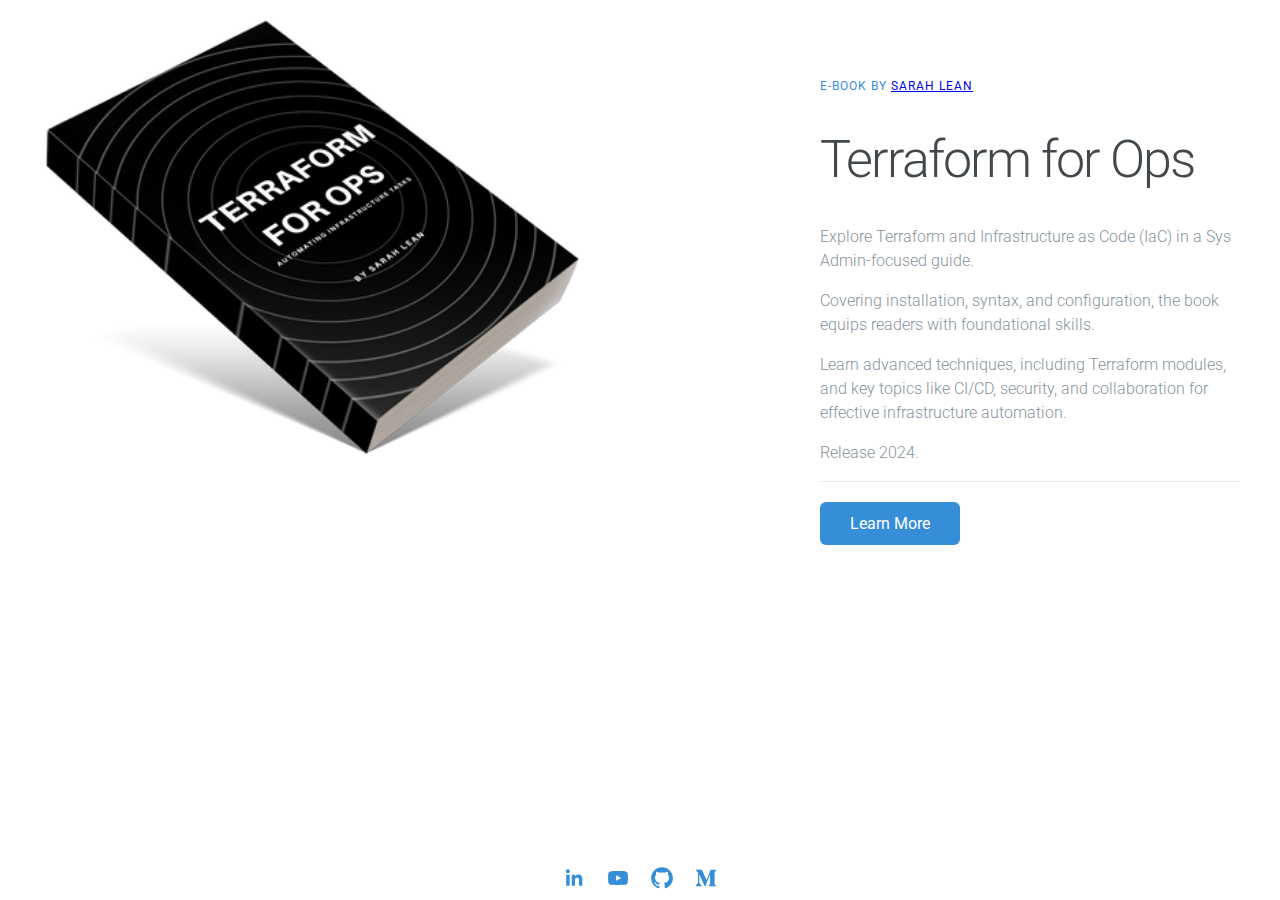
==== index.html @ adfffdef "website files" ====
<!DOCTYPE html>
<html>
  <head>
    <meta name="viewport" content="width=device-width, initial-scale=1">
    <meta name="title" content="Terraform for Ops">
    <meta name="description" content="site description">
    <meta name="keywords" content="Terraform, terraform for ops, terraform for beginners, terraform tutorial, sys admin guide to terraform">
    <meta name="robots" content="index, follow">
    <meta http-equiv="Content-Type" content="text/html; charset=utf-8">
    <meta name="language" content="English">
    <meta name="revisit-after" content="7 days">
    <meta name="author" content="Sarah Lean">
    <title>Terraform for Ops</title>
    <!-- Fonts -->
    <link href="https://fonts.googleapis.com/css?family=Roboto:300,400,500" rel="stylesheet">
    <!-- CSS -->
    <link href="style.css" rel="stylesheet">
    <meta name="robots" content="noindex,follow" />
    <!-- favicon -->
    <link rel="shortcut icon" type="image/x-icon" href="images/favicon.ico" />

  </head>

  <body>
    <main class="container">

      <!-- Left Column / Headphones Image -->
      <div class="left-column">
        <img data-image="Terraform for Ops" class="active" src="images/bookcover.png" alt="">
      </div>


      <!-- Right Column -->
      <div class="right-column">

        <!-- Product Description -->
        <div class="product-description">
          <span>E-book by <a href="https://www.techielass.com"> Sarah Lean</a></span>
          <h1>Terraform for Ops</h1>
          <p>Explore Terraform and Infrastructure as Code (IaC) in a Sys Admin-focused guide. </p>
          <p>Covering installation, syntax, and configuration, the book equips readers with foundational skills.</p>
          <p>Learn advanced techniques, including Terraform modules, and key topics like CI/CD, security, and collaboration for effective infrastructure automation.</p>
          <p>Release 2024. </p>
        </div>



        <!-- Product Pricing -->
        <div class="product-price">
          <a href="https://leanpub.com/terraformforops?utm_campaign=terraformforops&utm_medium=embed&utm_source=leanpub.com" class="cart-btn">Learn More</a>
        </div>
      </div>

      <div class="footer">
<!-- Social Media Icons by NiftyButtons https://niftybuttons.com -->
<div style="display: flex; flex-wrap:wrap; align-items: center; justify-content: center;"><a href="https://www.linkedin.com/in/sazlean/" target="_blank" rel="noopener noreferrer" style="text-decoration:none;border:0;width:30px;height:30px;padding:2px;margin:5px;color:#358ED7;border-radius:35%;background-color:#ffffff;"><svg class="niftybutton-linkedin" style="display:block;fill:currentColor" data-donate="true" data-tag="lin" data-name="LinkedIn" viewBox="0 0 512 512" preserveAspectRatio="xMidYMid meet"><title>LinkedIn social icon</title>
  <path d="M186.4 142.4c0 19-15.3 34.5-34.2 34.5 -18.9 0-34.2-15.4-34.2-34.5 0-19 15.3-34.5 34.2-34.5C171.1 107.9 186.4 123.4 186.4 142.4zM181.4 201.3h-57.8V388.1h57.8V201.3zM273.8 201.3h-55.4V388.1h55.4c0 0 0-69.3 0-98 0-26.3 12.1-41.9 35.2-41.9 21.3 0 31.5 15 31.5 41.9 0 26.9 0 98 0 98h57.5c0 0 0-68.2 0-118.3 0-50-28.3-74.2-68-74.2 -39.6 0-56.3 30.9-56.3 30.9v-25.2H273.8z"></path>
</svg></a><a href="https://www.youtube.com/techielass" target="_blank" rel="noopener noreferrer" style="text-decoration:none;border:0;width:30px;height:30px;padding:2px;margin:5px;color:#358ED7;border-radius:35%;background-color:#ffffff;"><svg class="niftybutton-youtube" style="display:block;fill:currentColor" data-donate="true" data-tag="you" data-name="YouTube" viewBox="0 0 512 512" preserveAspectRatio="xMidYMid meet"><title>YouTube social icon</title>
    <path d="M422.6 193.6c-5.3-45.3-23.3-51.6-59-54 -50.8-3.5-164.3-3.5-215.1 0 -35.7 2.4-53.7 8.7-59 54 -4 33.6-4 91.1 0 124.8 5.3 45.3 23.3 51.6 59 54 50.9 3.5 164.3 3.5 215.1 0 35.7-2.4 53.7-8.7 59-54C426.6 284.8 426.6 227.3 422.6 193.6zM222.2 303.4v-94.6l90.7 47.3L222.2 303.4z"></path>
</svg></a><a href="https://www.github.com/weeyin83" target="_blank" rel="noopener noreferrer" style="text-decoration:none;border:0;width:30px;height:30px;padding:2px;margin:5px;color:#358ED7;border-radius:35%;background-color:#ffffff;"><svg class="niftybutton-github" style="display:block;fill:currentColor" data-donate="true" data-tag="git" data-name="Github" viewBox="0 0 512 512" preserveAspectRatio="xMidYMid meet"><title>Github social icon</title>
    <path d="M256 70.7c-102.6 0-185.9 83.2-185.9 185.9 0 82.1 53.3 151.8 127.1 176.4 9.3 1.7 12.3-4 12.3-8.9V389.4c-51.7 11.3-62.5-21.9-62.5-21.9 -8.4-21.5-20.6-27.2-20.6-27.2 -16.9-11.5 1.3-11.3 1.3-11.3 18.7 1.3 28.5 19.2 28.5 19.2 16.6 28.4 43.5 20.2 54.1 15.4 1.7-12 6.5-20.2 11.8-24.9 -41.3-4.7-84.7-20.6-84.7-91.9 0-20.3 7.3-36.9 19.2-49.9 -1.9-4.7-8.3-23.6 1.8-49.2 0 0 15.6-5 51.1 19.1 14.8-4.1 30.7-6.2 46.5-6.3 15.8 0.1 31.7 2.1 46.6 6.3 35.5-24 51.1-19.1 51.1-19.1 10.1 25.6 3.8 44.5 1.8 49.2 11.9 13 19.1 29.6 19.1 49.9 0 71.4-43.5 87.1-84.9 91.7 6.7 5.8 12.8 17.1 12.8 34.4 0 24.9 0 44.9 0 51 0 4.9 3 10.7 12.4 8.9 73.8-24.6 127-94.3 127-176.4C441.9 153.9 358.6 70.7 256 70.7z"></path>
</svg></a><a href="https://medium.com/@techielass" target="_blank" rel="noopener noreferrer" style="text-decoration:none;border:0;width:30px;height:30px;padding:2px;margin:5px;color:#358ED7;border-radius:35%;background-color:#ffffff;"><svg class="niftybutton-medium" style="display:block;fill:currentColor" data-donate="true" data-tag="med" data-name="Medium" viewBox="0 0 512 512" preserveAspectRatio="xMidYMid meet"><title>Medium social icon</title>
    <path fill-rule="evenodd" d="M119.74 172.58c.45-4.39-1.24-8.72-4.51-11.67l-33.34-40.19v-6h103.57l80.05 175.57 70.38-175.57h98.73v6l-28.52 27.34a8.348 8.348 0 0 0-3.17 8.01V357c-.51 3.04.71 6.12 3.17 7.99l27.85 27.34v6h-140.1v-6l28.86-28.01c2.83-2.83 2.83-3.66 2.83-7.99v-162.4l-80.22 203.75h-10.84l-93.41-203.75v136.56a18.845 18.845 0 0 0 5.17 15.66l37.53 45.52v6.01H77.38v-6.01l37.53-45.52c4.02-4.15 5.81-9.97 4.84-15.66-.01-.01-.01-157.91-.01-157.91z" clip-rule="evenodd"></path>
</svg></a>
</div>
      </div>
    </main>

    <!-- Scripts -->
    <script src="https://cdnjs.cloudflare.com/ajax/libs/jquery/3.1.1/jquery.min.js" charset="utf-8"></script>
    <script src="script.js" charset="utf-8"></script>

    
    
  </body>
</html>
---- style.css ----
/* Basic Styling */
html, body {
  height: 100%;
  width: 100%;
  margin: 0;
  font-family: 'Roboto', sans-serif;
}

.container {
  max-width: 1200px;
  margin: 0 auto;
  padding: 15px;
  display: flex;
}

/* Columns */
.left-column {
  width: 65%;
  position: relative;
}

.right-column {
  width: 35%;
  margin-top: 60px;
}


/* Left Column */
.left-column img {
  width: 70%;
  position: absolute;
  left: 0;
  top: 0;
  opacity: 0;
  transition: all 0.3s ease;
}

.left-column img.active {
  opacity: 1;
}


/* Right Column */

/* Product Description */
.product-description {
  border-bottom: 1px solid #E1E8EE;
  margin-bottom: 20px;
}
.product-description span {
  font-size: 12px;
  color: #358ED7;
  letter-spacing: 1px;
  text-transform: uppercase;
  text-decoration: none;
}
.product-description h1 {
  font-weight: 300;
  font-size: 52px;
  color: #43484D;
  letter-spacing: -2px;
}
.product-description p {
  font-size: 16px;
  font-weight: 300;
  color: #86939E;
  line-height: 24px;
}

/* Product Configuration */
.product-color span,
.cable-config span {
  font-size: 14px;
  font-weight: 400;
  color: #86939E;
  margin-bottom: 20px;
  display: inline-block;
}

/* Product Color */
.product-color {
  margin-bottom: 30px;
}

.color-choose div {
  display: inline-block;
}

.color-choose input[type="radio"] {
  display: none;
}

.color-choose input[type="radio"] + label span {
  display: inline-block;
  width: 40px;
  height: 40px;
  margin: -1px 4px 0 0;
  vertical-align: middle;
  cursor: pointer;
  border-radius: 50%;
}

.color-choose input[type="radio"] + label span {
  border: 2px solid #FFFFFF;
  box-shadow: 0 1px 3px 0 rgba(0,0,0,0.33);
}

.color-choose input[type="radio"]#red + label span {
  background-color: #C91524;
}
.color-choose input[type="radio"]#blue + label span {
  background-color: #314780;
}
.color-choose input[type="radio"]#black + label span {
  background-color: #323232;
}

.color-choose input[type="radio"]:checked + label span {
  background-image: url(images/check-icn.svg);
  background-repeat: no-repeat;
  background-position: center;
}

/* Cable Configuration */
.cable-choose {
  margin-bottom: 20px;
}

.cable-choose button {
  border: 2px solid #E1E8EE;
  border-radius: 6px;
  padding: 13px 20px;
  font-size: 14px;
  color: #5E6977;
  background-color: #fff;
  cursor: pointer;
  transition: all .5s;
}

.cable-choose button:hover,
.cable-choose button:active,
.cable-choose button:focus {
  border: 2px solid #86939E;
  outline: none;
}

.cable-config {
  border-bottom: 1px solid #E1E8EE;
  margin-bottom: 20px;
}

.cable-config a {
  color: #358ED7;
  text-decoration: none;
  font-size: 12px;
  position: relative;
  margin: 10px 0;
  display: inline-block;
}
.cable-config a:before {
  content: "?";
  height: 15px;
  width: 15px;
  border-radius: 50%;
  border: 2px solid rgba(53, 142, 215, 0.5);
  display: inline-block;
  text-align: center;
  line-height: 16px;
  opacity: 0.5;
  margin-right: 5px;
}

/* Product Price */
.product-price {
  display: flex;
  align-items: center;
}

.product-price span {
  font-size: 26px;
  font-weight: 300;
  color: #43474D;
  margin-right: 20px;
}

.cart-btn {
  display: inline-block;
  background-color: #358ED7;
  border-radius: 6px;
  font-size: 16px;
  color: #FFFFFF;
  text-decoration: none;
  padding: 12px 30px;
  transition: all .5s;
}
.cart-btn:hover {
  background-color: #358ED7;
}

/* Responsive */
@media (max-width: 940px) {
  .container {
    flex-direction: column;
    margin-top: 60px;
  }

  .left-column,
  .right-column {
    width: 100%;
  }

  .left-column img {
    width: 200px;
    right: 0;
    top: -65px;
    left: initial;
  }
}

@media (max-width: 535px) {
  .left-column img {
    width: 150px;
    top: -85px;
  }
}

.footer {
  position: fixed;
  left: 0;
  bottom: 0;
  width: 100%;
  background-color: white;
  color: white;
  text-align: center;
}
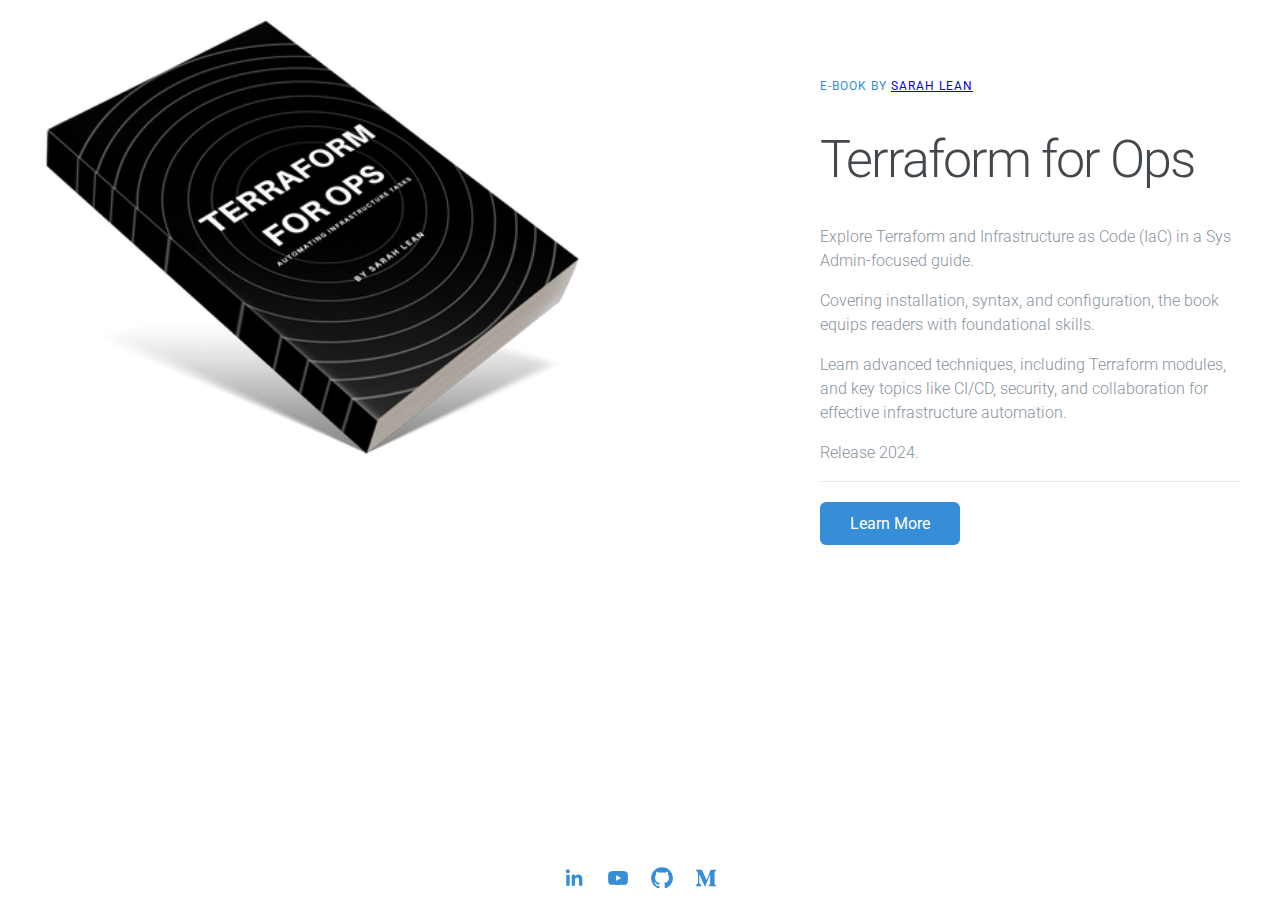
==== commit 56f35111: "add analytics" ====
--- a/index.html
+++ b/index.html
@@ -18,7 +18,8 @@
     <meta name="robots" content="noindex,follow" />
     <!-- favicon -->
     <link rel="shortcut icon" type="image/x-icon" href="images/favicon.ico" />
-
+    <!-- lite analytics-->
+    <script defer async data-host="terraformforops.com" src="https://liteanalytics.com/lite.js"></script>
   </head>
 
   <body>
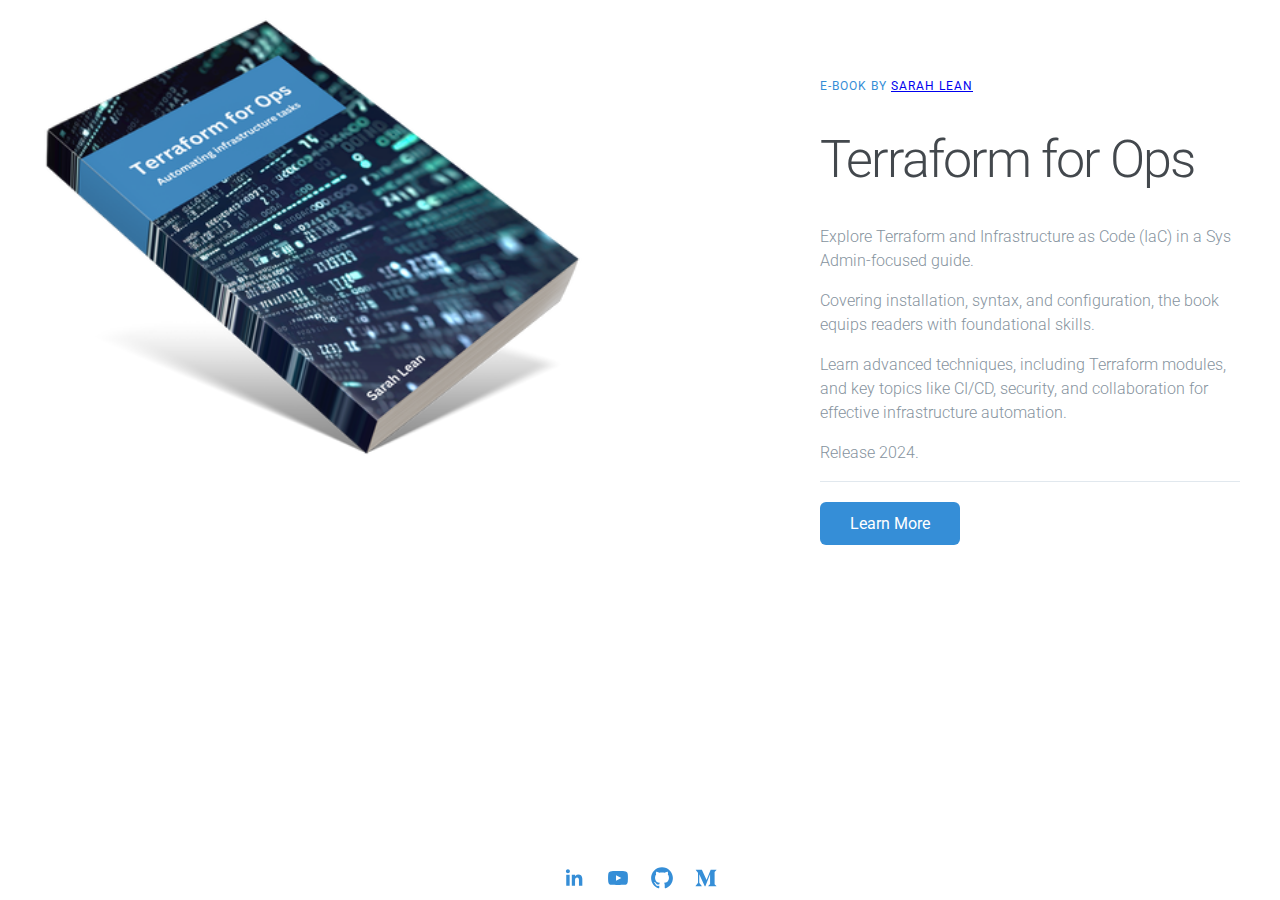
==== commit 366e26ff: "update book cover image" ====
--- a/index.html
+++ b/index.html
@@ -27,7 +27,7 @@
 
       <!-- Left Column / Headphones Image -->
       <div class="left-column">
-        <img data-image="Terraform for Ops" class="active" src="images/bookcover.png" alt="">
+        <img data-image="Terraform for Ops" class="active" src="images/bookcover2.png" alt="">
       </div>
 
 
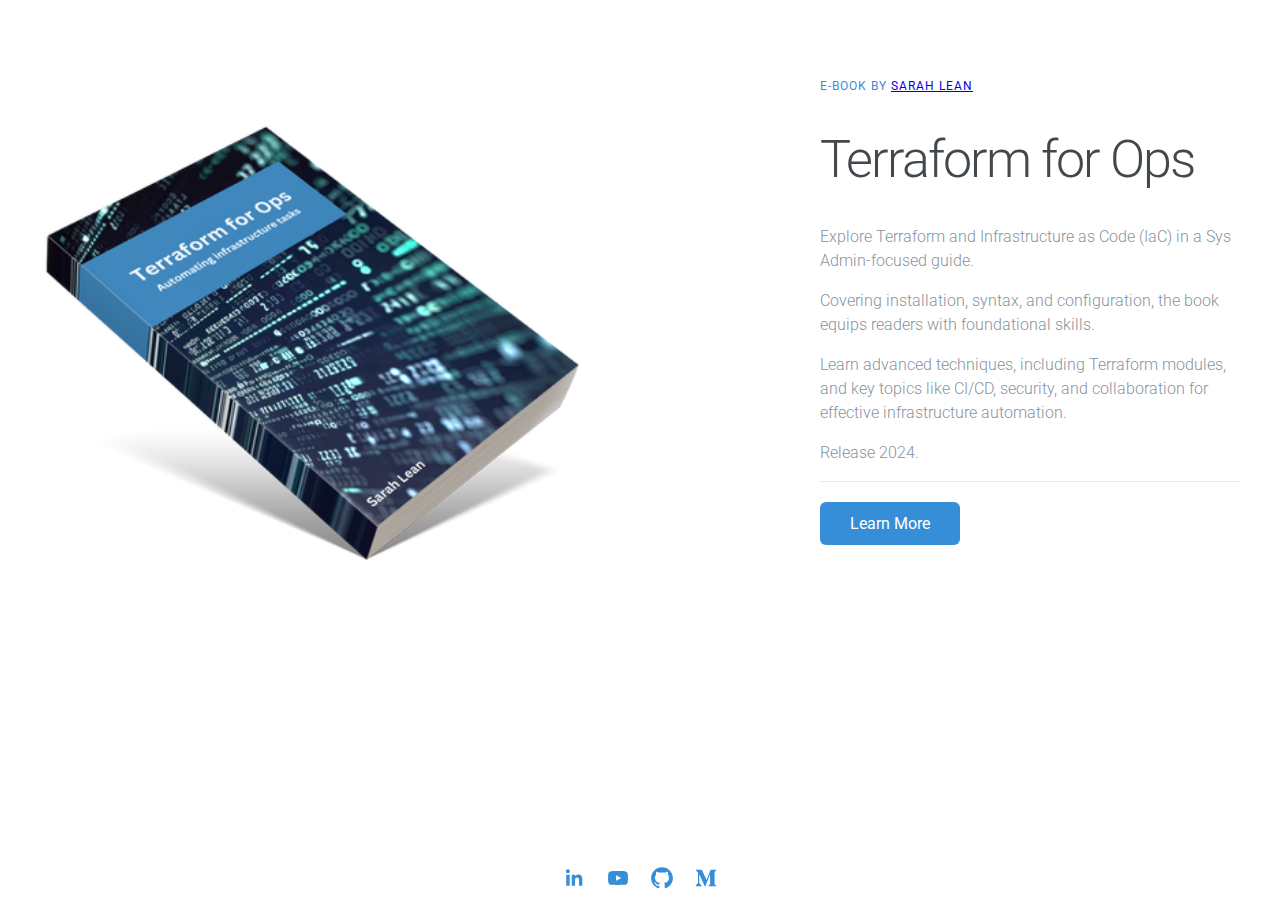
==== commit 240952c3: "ahref web analytics" ====
--- a/index.html
+++ b/index.html
@@ -2,24 +2,35 @@
 <html>
   <head>
     <meta name="viewport" content="width=device-width, initial-scale=1">
-    <meta name="title" content="Terraform for Ops">
-    <meta name="description" content="site description">
+    <meta name="title" content="Master Terraform with 'Terraform for Ops' -  Your ultimate guide to efficient infrastructure as code. Transform your operations now!">
     <meta name="keywords" content="Terraform, terraform for ops, terraform for beginners, terraform tutorial, sys admin guide to terraform">
     <meta name="robots" content="index, follow">
     <meta http-equiv="Content-Type" content="text/html; charset=utf-8">
     <meta name="language" content="English">
     <meta name="revisit-after" content="7 days">
     <meta name="author" content="Sarah Lean">
+    <!-- Open Graph Tags -->
+    <meta property="og:title" content="Terraform for Ops" />
+    <meta property="og:description" content="Master Terraform with 'Terraform for Ops' -  Your ultimate guide to efficient infrastructure as code. Transform your operations now!" />
+    <meta property="og:image" content="https://www.terraformforops.com/images/bookcover2.png" />
+    <!-- Twitter Cards -->
+    <meta name="twitter:card" content="summary">
+    <meta name="twitter:title" content="Terraform for Ops">
+    <meta name="twitter:description" content="Master Terraform with 'Terraform for Ops' -  Your ultimate guide to efficient infrastructure as code. Transform your operations now!">
+    <meta name="twitter:image" content="https://www.terraformforops.com/images/bookcover2.png">
+    <meta name="twitter:image:alt" content="Terraform for Ops by Sarah Lean">
     <title>Terraform for Ops</title>
     <!-- Fonts -->
     <link href="https://fonts.googleapis.com/css?family=Roboto:300,400,500" rel="stylesheet">
     <!-- CSS -->
     <link href="style.css" rel="stylesheet">
-    <meta name="robots" content="noindex,follow" />
+    <meta name="robots" content="index,follow" />
     <!-- favicon -->
     <link rel="shortcut icon" type="image/x-icon" href="images/favicon.ico" />
     <!-- lite analytics-->
     <script defer async data-host="terraformforops.com" src="https://liteanalytics.com/lite.js"></script>
+    <!--ahrefs web analytics-->
+    <script src="https://analytics.ahrefs.com/analytics.js" data-key="GfNExrhppN238F45sqSwTQ" defer="true"></script>
   </head>
 
   <body>
@@ -27,7 +38,7 @@
 
       <!-- Left Column / Headphones Image -->
       <div class="left-column">
-        <img data-image="Terraform for Ops" class="active" src="images/bookcover2.png" alt="">
+        <img data-image="Terraform for Ops" class="active" src="images/bookcover2.png" alt="Terraform for Ops by Sarah Lean">
       </div>
 
 
--- a/style.css
+++ b/style.css
@@ -29,8 +29,8 @@
 .left-column img {
   width: 70%;
   position: absolute;
-  left: 0;
-  top: 0;
+  left: 0%;
+  top: 20%;
   opacity: 0;
   transition: all 0.3s ease;
 }
